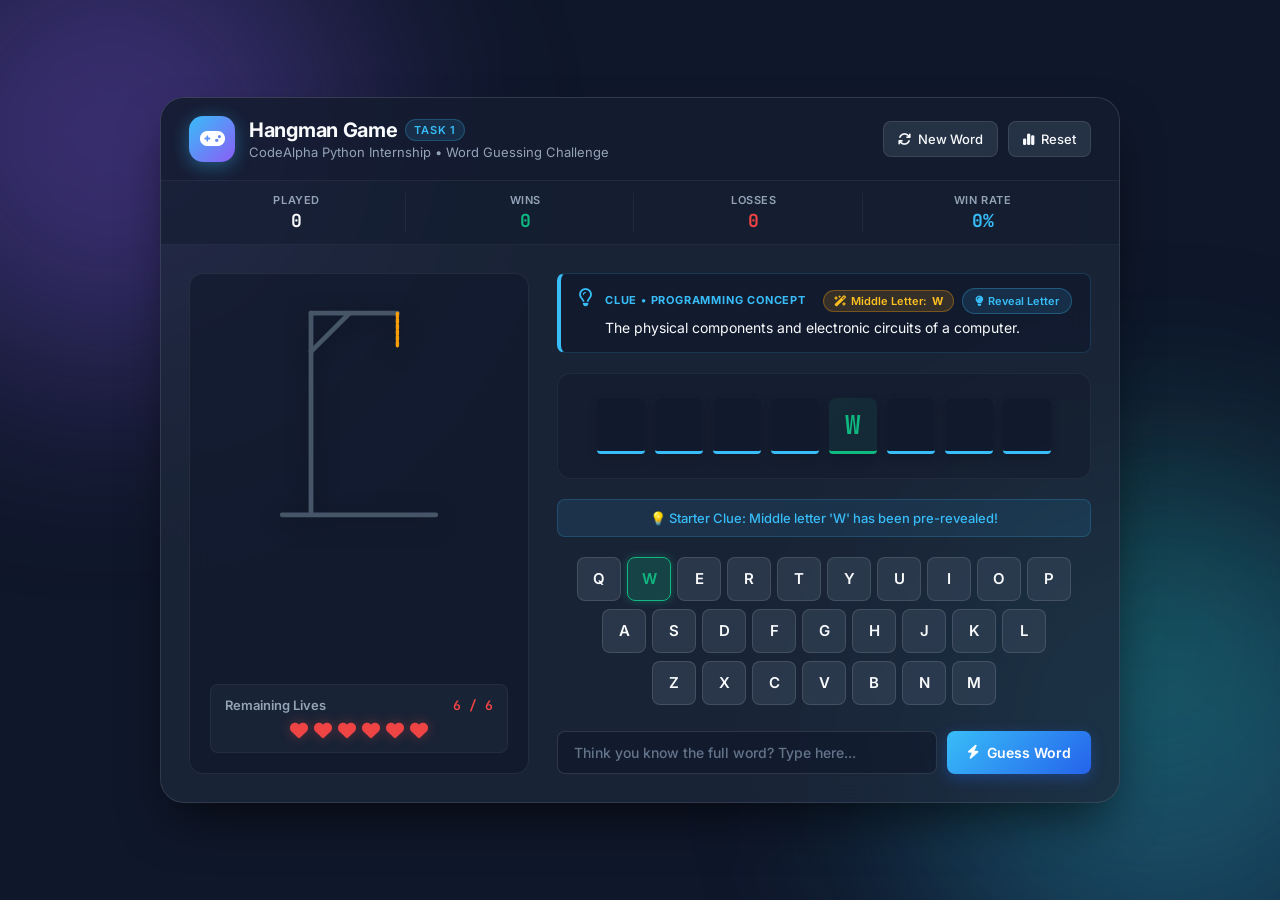
==== index.html @ 45c1b37f "Initial commit: CodeAlpha Task 1 Hangman Game Web UI and CLI" ====
<!DOCTYPE html>
<html lang="en">
<head>
    <meta charset="UTF-8">
    <meta name="viewport" content="width=device-width, initial-scale=1.0">
    <title>Hangman Game | CodeAlpha Internship Task 1</title>
    <!-- Stylesheet -->
    <link rel="stylesheet" href="static/style.css">
    <!-- Fonts & Icons -->
    <link href="https://fonts.googleapis.com/css2?family=Inter:wght@300;400;500;600;700;800&family=JetBrains+Mono:wght@500;700&display=swap" rel="stylesheet">
    <link rel="stylesheet" href="https://cdnjs.cloudflare.com/ajax/libs/font-awesome/6.4.0/css/all.min.css">
</head>
<body>

    <!-- Ambient Animated Mesh Gradient Elements -->
    <div class="bg-shape shape1"></div>
    <div class="bg-shape shape2"></div>
    <div class="bg-shape shape3"></div>

    <!-- Main Game Window -->
    <div class="game-container">
        
        <!-- Header -->
        <header class="game-header">
            <div class="brand-section">
                <div class="logo-badge">
                    <i class="fa-solid fa-gamepad"></i>
                </div>
                <div class="title-wrap">
                    <h1>Hangman Game <span class="task-tag">Task 1</span></h1>
                    <p class="subtitle">CodeAlpha Python Internship &bull; Word Guessing Challenge</p>
                </div>
            </div>
            <div class="header-actions">
                <button class="icon-btn" id="new-game-btn" title="Restart Game">
                    <i class="fa-solid fa-arrows-rotate"></i> New Word
                </button>
                <button class="icon-btn" id="reset-stats-btn" title="Reset Session Scoreboard">
                    <i class="fa-solid fa-chart-simple"></i> Reset
                </button>
            </div>
        </header>

        <!-- Scoreboard Strip -->
        <section class="scoreboard-strip">
            <div class="score-item">
                <span class="score-label">Played</span>
                <span class="score-value" id="stat-played">0</span>
            </div>
            <div class="score-item">
                <span class="score-label">Wins</span>
                <span class="score-value wins" id="stat-wins">0</span>
            </div>
            <div class="score-item">
                <span class="score-label">Losses</span>
                <span class="score-value losses" id="stat-losses">0</span>
            </div>
            <div class="score-item">
                <span class="score-label">Win Rate</span>
                <span class="score-value rate" id="stat-rate">0%</span>
            </div>
        </section>

        <!-- Main Body: Gallows + Game Controls -->
        <main class="game-body">
            
            <!-- Left: Visual Gallows & Lives -->
            <section class="gallows-panel">
                <div class="gallows-svg-wrap">
                    <svg class="gallows-svg" viewBox="0 0 200 250">
                        <!-- Gallows Base and Beams -->
                        <line x1="20" y1="230" x2="180" y2="230" class="gallows-structure" />
                        <line x1="50" y1="230" x2="50" y2="20" class="gallows-structure" />
                        <line x1="50" y1="20" x2="140" y2="20" class="gallows-structure" />
                        <line x1="50" y1="60" x2="90" y2="20" class="gallows-structure" />
                        <line x1="140" y1="20" x2="140" y2="55" class="gallows-rope" />

                        <!-- Hangman Anatomical Parts (0-6 mistakes) -->
                        <circle id="part-head" class="man-part man-head" cx="140" cy="75" r="20" />
                        <line id="part-torso" class="man-part" x1="140" y1="95" x2="140" y2="155" />
                        <line id="part-left-arm" class="man-part" x1="140" y1="110" x2="110" y2="135" />
                        <line id="part-right-arm" class="man-part" x1="140" y1="110" x2="170" y2="135" />
                        <line id="part-left-leg" class="man-part" x1="140" y1="155" x2="115" y2="195" />
                        <line id="part-right-leg" class="man-part" x1="140" y1="155" x2="165" y2="195" />
                    </svg>
                </div>

                <!-- Lives Meter -->
                <div class="lives-indicator">
                    <div class="lives-text">
                        <span>Remaining Lives</span>
                        <span class="lives-count" id="lives-counter">6 / 6</span>
                    </div>
                    <div class="hearts-container" id="hearts-container">
                        <i class="fa-solid fa-heart heart-icon"></i>
                        <i class="fa-solid fa-heart heart-icon"></i>
                        <i class="fa-solid fa-heart heart-icon"></i>
                        <i class="fa-solid fa-heart heart-icon"></i>
                        <i class="fa-solid fa-heart heart-icon"></i>
                        <i class="fa-solid fa-heart heart-icon"></i>
                    </div>
                </div>
            </section>

            <!-- Right: Clues, Word Slots, Keyboard & Input -->
            <section class="game-dashboard">
                
                <!-- Clue Card with Starter Middle Letter Badge and Reveal Button -->
                <div class="hint-card">
                    <i class="fa-regular fa-lightbulb hint-icon"></i>
                    <div class="hint-content" style="width: 100%;">
                        <div class="hint-header-row">
                            <span class="hint-title">Clue &bull; Programming Concept</span>
                            <div style="display: flex; gap: 8px; align-items: center; flex-wrap: wrap;">
                                <span class="starter-badge" id="starter-badge">
                                    <i class="fa-solid fa-wand-magic-sparkles"></i> Middle Letter: <strong id="middle-letter-display">?</strong>
                                </span>
                                <button class="hint-action-btn" id="extra-hint-btn" title="Reveal another letter">
                                    <i class="fa-solid fa-lightbulb"></i> Reveal Letter
                                </button>
                            </div>
                        </div>
                        <div class="hint-text" id="clue-text">Loading clue...</div>
                    </div>
                </div>

                <!-- Secret Word Slots -->
                <div class="word-display-area" id="word-slots">
                    <!-- Letter boxes dynamically rendered here -->
                </div>

                <!-- Feedback Toast -->
                <div class="status-banner info" id="status-banner">
                    Click a letter or type on your keyboard to guess!
                </div>

                <!-- On-Screen Alphabet Keyboard -->
                <div class="keyboard-section" id="keyboard">
                    <!-- Key rows rendered via JS -->
                </div>

                <!-- Full Word Guess Option -->
                <div class="full-guess-container">
                    <input type="text" id="full-word-input" class="full-guess-input" placeholder="Think you know the full word? Type here..." maxlength="30" autocomplete="off">
                    <button class="action-btn" id="full-guess-btn">
                        <i class="fa-solid fa-bolt"></i> Guess Word
                    </button>
                </div>

            </section>

        </main>
    </div>

    <!-- Win / Game Over Modal -->
    <div class="modal-overlay" id="game-modal">
        <div class="modal-card" id="modal-card">
            <div class="modal-icon-badge" id="modal-icon">
                <i class="fa-solid fa-trophy"></i>
            </div>
            <h2 class="modal-title" id="modal-title">Victory!</h2>
            <p class="modal-message" id="modal-message">Congratulations! You solved the secret word without hanging!</p>
            <div class="modal-word-reveal">
                <span>The Secret Word Was</span>
                <strong id="modal-revealed-word">PYTHON</strong>
            </div>
            <button class="modal-btn" id="modal-replay-btn">
                <i class="fa-solid fa-rotate-right"></i> Play Another Round
            </button>
        </div>
    </div>

    <!-- Gameplay Script -->
    <script>
        // Expanded Word Bank (18 Diverse Programming Terms)
        const WORD_BANK = [
            { word: "PYTHON", hint: "A popular high-level programming language known for clean syntax." },
            { word: "DEVELOPER", hint: "A person who designs, builds, and maintains software applications." },
            { word: "VARIABLE", hint: "A named container in memory used to store data values." },
            { word: "FUNCTION", hint: "A reusable block of code that executes a specific task when called." },
            { word: "ALGORITHM", hint: "A step-by-step procedure or set of rules to solve a problem." },
            { word: "DATABASE", hint: "An organized collection of structured information or data." },
            { word: "FRONTEND", hint: "The client-facing visual part of an application users interact with." },
            { word: "BACKEND", hint: "The server side of an application managing data, logic, and APIs." },
            { word: "DEBUGGING", hint: "The process of detecting, diagnosing, and fixing errors in code." },
            { word: "KEYBOARD", hint: "An input device with keys used to type code and commands." },
            { word: "TERMINAL", hint: "A text-based command-line interface for running system commands." },
            { word: "COMPILER", hint: "A program that translates source code into machine code." },
            { word: "INTERNET", hint: "A global network connecting computers and systems worldwide." },
            { word: "SOFTWARE", hint: "Programs and operating instructions used by a computer system." },
            { word: "HARDWARE", hint: "The physical components and electronic circuits of a computer." },
            { word: "BROWSER", hint: "An application used to navigate and view websites on the World Wide Web." },
            { word: "SECURITY", hint: "The practice of defending digital systems and data from attacks." },
            { word: "LOOPING", hint: "Repeating a block of instructions until a specific condition is met." }
        ];

        const MAX_LIVES = 6;
        const HANGMAN_PARTS = [
            "part-head",
            "part-torso",
            "part-left-arm",
            "part-right-arm",
            "part-left-leg",
            "part-right-leg"
        ];

        // Non-repeating randomized deck queue
        let deck = [];

        function getNextWord() {
            if (deck.length === 0) {
                // Refill and shuffle deck
                deck = [...WORD_BANK];
                for (let i = deck.length - 1; i > 0; i--) {
                    const j = Math.floor(Math.random() * (i + 1));
                    [deck[i], deck[j]] = [deck[j], deck[i]];
                }
            }
            return deck.pop();
        }

        // State Variables
        let currentTarget = null;
        let guessedLetters = new Set();
        let mistakes = 0;
        let isGameOver = false;
        let starterLetter = "";

        // Session Stats
        let stats = {
            played: 0,
            wins: 0,
            losses: 0
        };

        // DOM Elements
        const wordSlotsEl = document.getElementById("word-slots");
        const clueTextEl = document.getElementById("clue-text");
        const statusBannerEl = document.getElementById("status-banner");
        const keyboardEl = document.getElementById("keyboard");
        const heartsContainerEl = document.getElementById("hearts-container");
        const livesCounterEl = document.getElementById("lives-counter");
        const fullWordInput = document.getElementById("full-word-input");
        const fullGuessBtn = document.getElementById("full-guess-btn");
        const newGameBtn = document.getElementById("new-game-btn");
        const resetStatsBtn = document.getElementById("reset-stats-btn");
        const starterBadgeEl = document.getElementById("starter-badge");
        const middleLetterDisplayEl = document.getElementById("middle-letter-display");
        const extraHintBtn = document.getElementById("extra-hint-btn");

        // Modal Elements
        const modalEl = document.getElementById("game-modal");
        const modalCardEl = document.getElementById("modal-card");
        const modalIconEl = document.getElementById("modal-icon");
        const modalTitleEl = document.getElementById("modal-title");
        const modalMessageEl = document.getElementById("modal-message");
        const modalRevealedWordEl = document.getElementById("modal-revealed-word");
        const modalReplayBtn = document.getElementById("modal-replay-btn");

        // QWERTY Keyboard
        const KEYBOARD_ROWS = [
            ["Q", "W", "E", "R", "T", "Y", "U", "I", "O", "P"],
            ["A", "S", "D", "F", "G", "H", "J", "K", "L"],
            ["Z", "X", "C", "V", "B", "N", "M"]
        ];

        function initKeyboard() {
            keyboardEl.innerHTML = "";
            KEYBOARD_ROWS.forEach(row => {
                const rowDiv = document.createElement("div");
                rowDiv.className = "keyboard-row";
                row.forEach(letter => {
                    const btn = document.createElement("button");
                    btn.className = "key-btn";
                    btn.id = `key-${letter}`;
                    btn.textContent = letter;
                    btn.addEventListener("click", () => handleGuessLetter(letter));
                    rowDiv.appendChild(btn);
                });
                keyboardEl.appendChild(rowDiv);
            });
        }

        // Initialize or Restart Game
        function startNewGame() {
            isGameOver = false;
            mistakes = 0;
            guessedLetters.clear();
            fullWordInput.value = "";
            modalEl.classList.remove("active");
            extraHintBtn.disabled = false;

            // Pick next non-repeating word
            currentTarget = getNextWord();

            // Automatically reveal the middle letter to give a starter clue
            const midIndex = Math.floor(currentTarget.word.length / 2);
            starterLetter = currentTarget.word[midIndex];
            guessedLetters.add(starterLetter);

            middleLetterDisplayEl.textContent = starterLetter;
            clueTextEl.textContent = currentTarget.hint;
            showStatus(`💡 Starter Clue: Middle letter '${starterLetter}' has been pre-revealed!`, "info");

            // Reset SVG stickman
            HANGMAN_PARTS.forEach(partId => {
                const part = document.getElementById(partId);
                if (part) part.classList.remove("revealed");
            });

            // Reset Hearts & Lives Counter
            updateLivesDisplay();

            // Render Secret Word Slots
            renderWordSlots();

            // Reset Keyboard buttons & highlight starter letter
            initKeyboard();
            const starterKey = document.getElementById(`key-${starterLetter}`);
            if (starterKey) starterKey.classList.add("correct");
        }

        function renderWordSlots() {
            wordSlotsEl.innerHTML = "";
            const word = currentTarget.word;

            for (let char of word) {
                const slot = document.createElement("div");
                slot.className = "letter-slot";

                if (guessedLetters.has(char)) {
                    slot.textContent = char;
                    slot.classList.add("revealed");
                } else {
                    slot.textContent = "";
                }
                wordSlotsEl.appendChild(slot);
            }
        }

        function updateLivesDisplay() {
            const livesRemaining = MAX_LIVES - mistakes;
            livesCounterEl.textContent = `${livesRemaining} / ${MAX_LIVES}`;

            const hearts = heartsContainerEl.querySelectorAll(".heart-icon");
            hearts.forEach((heart, idx) => {
                if (idx < livesRemaining) {
                    heart.classList.remove("lost");
                } else {
                    heart.classList.add("lost");
                }
            });
        }

        function showStatus(message, type = "info") {
            statusBannerEl.textContent = message;
            statusBannerEl.className = `status-banner ${type}`;
        }

        function handleGuessLetter(letter) {
            letter = letter.toUpperCase();
            if (isGameOver || guessedLetters.has(letter)) return;

            guessedLetters.add(letter);
            const keyBtn = document.getElementById(`key-${letter}`);

            if (currentTarget.word.includes(letter)) {
                if (keyBtn) keyBtn.classList.add("correct");
                showStatus(`Bravo! Letter '${letter}' is in the word!`, "success");
                renderWordSlots();

                const allRevealed = currentTarget.word.split("").every(c => guessedLetters.has(c));
                if (allRevealed) {
                    triggerEndGame(true);
                }
            } else {
                if (keyBtn) keyBtn.classList.add("wrong");
                mistakes++;

                const partId = HANGMAN_PARTS[mistakes - 1];
                if (partId) {
                    const part = document.getElementById(partId);
                    if (part) part.classList.add("revealed");
                }

                updateLivesDisplay();
                showStatus(`Oops! Letter '${letter}' is not in the word.`, "error");

                if (mistakes >= MAX_LIVES) {
                    triggerEndGame(false);
                }
            }
        }

        function handleExtraHint() {
            if (isGameOver) return;
            const unrevealed = currentTarget.word.split("").filter(c => !guessedLetters.has(c));
            if (unrevealed.length === 0) {
                showStatus("All letters are already revealed!", "warning");
                return;
            }

            const chosen = unrevealed[Math.floor(Math.random() * unrevealed.length)];
            guessedLetters.add(chosen);
            const keyBtn = document.getElementById(`key-${chosen}`);
            if (keyBtn) keyBtn.classList.add("correct");

            renderWordSlots();
            showStatus(`💡 Free Hint: Letter '${chosen}' revealed!`, "info");

            const allRevealed = currentTarget.word.split("").every(c => guessedLetters.has(c));
            if (allRevealed) {
                triggerEndGame(true);
            }
        }

        function handleFullWordGuess() {
            if (isGameOver) return;
            const guess = fullWordInput.value.trim().toUpperCase();
            if (!guess) {
                showStatus("Please enter a valid word guess!", "warning");
                return;
            }

            if (guess === currentTarget.word) {
                currentTarget.word.split("").forEach(c => guessedLetters.add(c));
                renderWordSlots();
                triggerEndGame(true);
            } else {
                mistakes++;
                const partId = HANGMAN_PARTS[mistakes - 1];
                if (partId) {
                    const part = document.getElementById(partId);
                    if (part) part.classList.add("revealed");
                }
                updateLivesDisplay();
                showStatus(`"${guess}" is incorrect! You lost 1 life.`, "error");
                fullWordInput.value = "";

                if (mistakes >= MAX_LIVES) {
                    triggerEndGame(false);
                }
            }
        }

        function triggerEndGame(won) {
            isGameOver = true;
            stats.played++;
            extraHintBtn.disabled = true;

            if (won) {
                stats.wins++;
                modalCardEl.className = "modal-card victory";
                modalIconEl.innerHTML = '<i class="fa-solid fa-trophy"></i>';
                modalTitleEl.textContent = "Spectacular Victory!";
                modalMessageEl.textContent = "You successfully deduced the secret programming concept!";
                showStatus("🎉 Congratulations! You won this round!", "success");
            } else {
                stats.losses++;
                modalCardEl.className = "modal-card defeat";
                modalIconEl.innerHTML = '<i class="fa-solid fa-skull"></i>';
                modalTitleEl.textContent = "Game Over!";
                modalMessageEl.textContent = "The stickman has been hung! Better luck next time.";
                showStatus("💀 Out of lives! The word was revealed.", "error");

                const slots = wordSlotsEl.querySelectorAll(".letter-slot");
                currentTarget.word.split("").forEach((char, idx) => {
                    if (!guessedLetters.has(char)) {
                        slots[idx].textContent = char;
                        slots[idx].classList.add("missed");
                    }
                });
            }

            modalRevealedWordEl.textContent = currentTarget.word;
            updateStatsUI();

            setTimeout(() => {
                modalEl.classList.add("active");
            }, 600);
        }

        function updateStatsUI() {
            document.getElementById("stat-played").textContent = stats.played;
            document.getElementById("stat-wins").textContent = stats.wins;
            document.getElementById("stat-losses").textContent = stats.losses;
            const rate = stats.played > 0 ? Math.round((stats.wins / stats.played) * 100) : 0;
            document.getElementById("stat-rate").textContent = `${rate}%`;
        }

        // Event Listeners
        fullGuessBtn.addEventListener("click", handleFullWordGuess);
        fullWordInput.addEventListener("keypress", (e) => {
            if (e.key === "Enter") handleFullWordGuess();
        });

        newGameBtn.addEventListener("click", startNewGame);
        modalReplayBtn.addEventListener("click", startNewGame);
        extraHintBtn.addEventListener("click", handleExtraHint);

        resetStatsBtn.addEventListener("click", () => {
            stats = { played: 0, wins: 0, losses: 0 };
            updateStatsUI();
            showStatus("Scoreboard reset to zero.", "info");
        });

        // Physical Keyboard Input Support
        window.addEventListener("keydown", (e) => {
            if (isGameOver) return;
            if (document.activeElement === fullWordInput) return;

            const key = e.key.toUpperCase();
            if (/^[A-Z]$/.test(key)) {
                handleGuessLetter(key);
            }
        });

        // Launch Game
        initKeyboard();
        startNewGame();
    </script>
</body>
</html>
---- static/style.css ----
/* ==============================================================================
   CODEALPHA INTERNSHIP PROJECT - TASK 1: HANGMAN GAME
   Modern Dark-Glassmorphism Stylesheet (style.css)
   ============================================================================== */

@import url('https://fonts.googleapis.com/css2?family=Inter:wght@300;400;500;600;700;800&family=JetBrains+Mono:wght@500;700&display=swap');

/* ------------------------------------------------------------------------------
   1. Design Tokens & CSS Variables
   ------------------------------------------------------------------------------ */
:root {
    --bg-dark: #0f172a;
    --card-bg: rgba(30, 41, 59, 0.75);
    --card-border: rgba(255, 255, 255, 0.1);
    --card-border-glow: rgba(56, 189, 248, 0.25);
    --header-bg: rgba(15, 23, 42, 0.6);

    /* Accent & Semantic Palette */
    --cyan: #38bdf8;
    --cyan-glow: rgba(56, 189, 248, 0.4);
    --violet: #8b5cf6;
    --violet-glow: rgba(139, 92, 246, 0.4);
    --emerald: #10b981;
    --emerald-glow: rgba(16, 185, 129, 0.35);
    --crimson: #ef4444;
    --crimson-glow: rgba(239, 68, 68, 0.35);
    --amber: #f59e0b;
    --amber-glow: rgba(245, 158, 11, 0.35);

    /* Text Colors */
    --text-primary: #f8fafc;
    --text-secondary: #94a3b8;
    --text-muted: #64748b;

    /* Interactive Elements */
    --key-bg: rgba(51, 65, 85, 0.7);
    --key-hover: #475569;
    --key-border: rgba(255, 255, 255, 0.12);
    --tile-bg: rgba(15, 23, 42, 0.6);

    /* Elevation & Shadows */
    --shadow-main: 0 25px 50px -12px rgba(0, 0, 0, 0.6);
    --shadow-glow: 0 0 25px rgba(56, 189, 248, 0.2);
    --radius-lg: 24px;
    --radius-md: 14px;
    --radius-sm: 8px;
    --transition-smooth: all 0.25s cubic-bezier(0.4, 0, 0.2, 1);
}

/* ------------------------------------------------------------------------------
   2. Reset & Global Base Layout
   ------------------------------------------------------------------------------ */
* {
    margin: 0;
    padding: 0;
    box-sizing: border-box;
    font-family: 'Inter', -apple-system, BlinkMacSystemFont, sans-serif;
}

body {
    background-color: var(--bg-dark);
    min-height: 100vh;
    display: flex;
    justify-content: center;
    align-items: center;
    padding: 24px 16px;
    position: relative;
    overflow-x: hidden;
    color: var(--text-primary);
}

/* Custom Scrollbars */
::-webkit-scrollbar {
    width: 6px;
    height: 6px;
}
::-webkit-scrollbar-track {
    background: transparent;
}
::-webkit-scrollbar-thumb {
    background: rgba(148, 163, 184, 0.25);
    border-radius: 999px;
}
::-webkit-scrollbar-thumb:hover {
    background: rgba(148, 163, 184, 0.45);
}

/* ------------------------------------------------------------------------------
   3. Ambient Glowing Background Orbs
   ------------------------------------------------------------------------------ */
.bg-shape {
    position: fixed;
    border-radius: 50%;
    filter: blur(110px);
    z-index: -1;
    pointer-events: none;
    animation: drift 16s infinite alternate ease-in-out;
}

.shape1 {
    width: 480px;
    height: 480px;
    background: rgba(139, 92, 246, 0.35);
    top: -12%;
    left: -10%;
}

.shape2 {
    width: 520px;
    height: 520px;
    background: rgba(56, 189, 248, 0.28);
    bottom: -15%;
    right: -12%;
    animation-delay: -6s;
}

.shape3 {
    width: 380px;
    height: 380px;
    background: rgba(16, 185, 129, 0.18);
    top: 50%;
    left: 75%;
    animation-delay: -11s;
}

@keyframes drift {
    0% { transform: translate(0, 0) scale(1); }
    50% { transform: translate(45px, 35px) scale(1.08); }
    100% { transform: translate(-30px, 50px) scale(0.96); }
}

/* ------------------------------------------------------------------------------
   4. Main Container (Glassmorphic Window)
   ------------------------------------------------------------------------------ */
.game-container {
    width: 100%;
    max-width: 960px;
    background: var(--card-bg);
    backdrop-filter: blur(24px);
    -webkit-backdrop-filter: blur(24px);
    border: 1px solid var(--card-border);
    border-radius: var(--radius-lg);
    box-shadow: var(--shadow-main);
    display: flex;
    flex-direction: column;
    overflow: hidden;
    position: relative;
    transition: var(--transition-smooth);
}

.game-container:hover {
    border-color: var(--card-border-glow);
}

/* ------------------------------------------------------------------------------
   5. Header Bar
   ------------------------------------------------------------------------------ */
.game-header {
    display: flex;
    align-items: center;
    justify-content: space-between;
    padding: 18px 28px;
    background: var(--header-bg);
    border-bottom: 1px solid rgba(255, 255, 255, 0.06);
    flex-wrap: wrap;
    gap: 16px;
}

.brand-section {
    display: flex;
    align-items: center;
    gap: 14px;
}

.logo-badge {
    width: 46px;
    height: 46px;
    background: linear-gradient(135deg, var(--cyan), var(--violet));
    border-radius: 14px;
    display: flex;
    justify-content: center;
    align-items: center;
    color: #fff;
    font-size: 20px;
    box-shadow: 0 4px 18px var(--cyan-glow);
}

.title-wrap h1 {
    font-size: 20px;
    font-weight: 700;
    color: var(--text-primary);
    letter-spacing: -0.3px;
    display: flex;
    align-items: center;
    gap: 8px;
}

.title-wrap .task-tag {
    font-size: 11px;
    font-weight: 600;
    text-transform: uppercase;
    letter-spacing: 0.8px;
    color: var(--cyan);
    background: rgba(56, 189, 248, 0.12);
    padding: 3px 8px;
    border-radius: 999px;
    border: 1px solid rgba(56, 189, 248, 0.25);
}

.subtitle {
    font-size: 13px;
    color: var(--text-secondary);
    margin-top: 2px;
}

/* Header Action Controls */
.header-actions {
    display: flex;
    align-items: center;
    gap: 10px;
}

.icon-btn {
    background: rgba(51, 65, 85, 0.6);
    border: 1px solid rgba(255, 255, 255, 0.1);
    color: var(--text-primary);
    padding: 9px 14px;
    border-radius: var(--radius-sm);
    cursor: pointer;
    font-size: 13px;
    font-weight: 500;
    display: inline-flex;
    align-items: center;
    gap: 7px;
    transition: var(--transition-smooth);
}

.icon-btn:hover {
    background: var(--key-hover);
    color: #fff;
    border-color: var(--cyan);
    transform: translateY(-1px);
    box-shadow: 0 4px 12px rgba(56, 189, 248, 0.25);
}

.icon-btn:active {
    transform: translateY(0);
}

/* ------------------------------------------------------------------------------
   6. Live Scoreboard Strip
   ------------------------------------------------------------------------------ */
.scoreboard-strip {
    display: grid;
    grid-template-columns: repeat(4, 1fr);
    background: rgba(15, 23, 42, 0.45);
    border-bottom: 1px solid rgba(255, 255, 255, 0.05);
    padding: 12px 28px;
    gap: 12px;
}

.score-item {
    display: flex;
    flex-direction: column;
    align-items: center;
    justify-content: center;
    border-right: 1px solid rgba(255, 255, 255, 0.05);
}

.score-item:last-child {
    border-right: none;
}

.score-label {
    font-size: 11px;
    font-weight: 600;
    text-transform: uppercase;
    color: var(--text-secondary);
    letter-spacing: 0.6px;
    margin-bottom: 2px;
}

.score-value {
    font-size: 18px;
    font-weight: 700;
    color: var(--text-primary);
    font-family: 'JetBrains Mono', monospace;
}

.score-value.wins { color: var(--emerald); }
.score-value.losses { color: var(--crimson); }
.score-value.rate { color: var(--cyan); }

/* ------------------------------------------------------------------------------
   7. Main Game Play Area (Split Grid)
   ------------------------------------------------------------------------------ */
.game-body {
    display: grid;
    grid-template-columns: 340px 1fr;
    gap: 28px;
    padding: 28px;
}

@media (max-width: 860px) {
    .game-body {
        grid-template-columns: 1fr;
    }
}

/* ------------------------------------------------------------------------------
   8. Left Column: Gallows Illustration & Lives Display
   ------------------------------------------------------------------------------ */
.gallows-panel {
    background: rgba(15, 23, 42, 0.55);
    border: 1px solid rgba(255, 255, 255, 0.07);
    border-radius: var(--radius-md);
    padding: 20px;
    display: flex;
    flex-direction: column;
    align-items: center;
    justify-content: space-between;
    position: relative;
    overflow: hidden;
}

.gallows-svg-wrap {
    width: 100%;
    max-width: 260px;
    height: 240px;
    display: flex;
    align-items: center;
    justify-content: center;
    position: relative;
}

.gallows-svg {
    width: 100%;
    height: 100%;
    filter: drop-shadow(0 6px 12px rgba(0, 0, 0, 0.4));
}

/* Gallows Structural Parts */
.gallows-structure {
    stroke: #475569;
    stroke-width: 5;
    stroke-linecap: round;
    stroke-linejoin: round;
}

.gallows-rope {
    stroke: #f59e0b;
    stroke-width: 3.5;
    stroke-linecap: round;
    stroke-dasharray: 4, 2;
}

/* Stickman Anatomical Parts (Revealed upon mistake) */
.man-part {
    stroke: var(--crimson);
    stroke-width: 4;
    stroke-linecap: round;
    stroke-linejoin: round;
    fill: none;
    opacity: 0;
    transition: opacity 0.35s ease, transform 0.35s ease;
}

.man-head {
    fill: rgba(239, 68, 68, 0.15);
    stroke: var(--crimson);
}

.man-part.revealed {
    opacity: 1;
    animation: dropIn 0.4s cubic-bezier(0.175, 0.885, 0.32, 1.275) forwards;
}

@keyframes dropIn {
    0% {
        opacity: 0;
        transform: translateY(-8px);
    }
    100% {
        opacity: 1;
        transform: translateY(0);
    }
}

/* Lives Meter & Visual Hearts */
.lives-indicator {
    width: 100%;
    margin-top: 16px;
    background: rgba(30, 41, 59, 0.6);
    border: 1px solid rgba(255, 255, 255, 0.05);
    border-radius: var(--radius-sm);
    padding: 12px 14px;
    display: flex;
    flex-direction: column;
    align-items: center;
    gap: 8px;
}

.lives-text {
    font-size: 13px;
    font-weight: 600;
    color: var(--text-secondary);
    display: flex;
    align-items: center;
    justify-content: space-between;
    width: 100%;
}

.lives-count {
    color: var(--crimson);
    font-family: 'JetBrains Mono', monospace;
    font-weight: 700;
}

.hearts-container {
    display: flex;
    gap: 6px;
}

.heart-icon {
    font-size: 18px;
    color: var(--crimson);
    transition: transform 0.3s ease, color 0.3s ease;
    filter: drop-shadow(0 0 6px var(--crimson-glow));
}

.heart-icon.lost {
    color: #475569;
    filter: none;
    transform: scale(0.85);
    opacity: 0.45;
}

.heart-icon.pulse {
    animation: heartPulse 0.4s ease;
}

@keyframes heartPulse {
    0%, 100% { transform: scale(1); }
    50% { transform: scale(1.35); }
}

/* ------------------------------------------------------------------------------
   9. Right Column: Gameplay Dashboard
   ------------------------------------------------------------------------------ */
.game-dashboard {
    display: flex;
    flex-direction: column;
    gap: 20px;
}

/* Clue / Hint Card */
.hint-card {
    background: rgba(15, 23, 42, 0.55);
    border: 1px solid rgba(56, 189, 248, 0.18);
    border-left: 4px solid var(--cyan);
    border-radius: var(--radius-sm);
    padding: 14px 18px;
    display: flex;
    align-items: flex-start;
    gap: 12px;
}

.hint-icon {
    font-size: 18px;
    color: var(--cyan);
    margin-top: 1px;
}

.hint-content .hint-title {
    font-size: 11px;
    font-weight: 700;
    text-transform: uppercase;
    letter-spacing: 0.8px;
    color: var(--cyan);
    margin-bottom: 2px;
}

.hint-content .hint-text {
    font-size: 14px;
    color: var(--text-primary);
    line-height: 1.4;
}

.hint-header-row {
    display: flex;
    align-items: center;
    justify-content: space-between;
    width: 100%;
    margin-bottom: 4px;
    gap: 8px;
    flex-wrap: wrap;
}

.starter-badge {
    display: inline-flex;
    align-items: center;
    gap: 5px;
    background: rgba(245, 158, 11, 0.15);
    border: 1px solid rgba(245, 158, 11, 0.35);
    color: #fbbf24;
    padding: 3px 10px;
    border-radius: 999px;
    font-size: 11px;
    font-weight: 600;
}

.hint-action-btn {
    background: rgba(56, 189, 248, 0.12);
    border: 1px solid rgba(56, 189, 248, 0.3);
    color: var(--cyan);
    padding: 5px 12px;
    border-radius: 999px;
    font-size: 11px;
    font-weight: 600;
    cursor: pointer;
    display: inline-flex;
    align-items: center;
    gap: 5px;
    transition: var(--transition-smooth);
}

.hint-action-btn:hover:not(:disabled) {
    background: rgba(56, 189, 248, 0.25);
    border-color: var(--cyan);
    transform: translateY(-1px);
    box-shadow: 0 2px 10px rgba(56, 189, 248, 0.3);
}

.hint-action-btn:disabled {
    opacity: 0.45;
    cursor: not-allowed;
}

/* ------------------------------------------------------------------------------
   10. Secret Word Display Tiles
   ------------------------------------------------------------------------------ */
.word-display-area {
    background: rgba(15, 23, 42, 0.4);
    border: 1px solid rgba(255, 255, 255, 0.05);
    border-radius: var(--radius-md);
    padding: 24px 16px;
    display: flex;
    justify-content: center;
    align-items: center;
    flex-wrap: wrap;
    gap: 10px;
    min-height: 90px;
}

.letter-slot {
    width: 48px;
    height: 56px;
    background: var(--tile-bg);
    border-bottom: 3px solid var(--cyan);
    border-radius: 8px 8px 4px 4px;
    display: flex;
    justify-content: center;
    align-items: center;
    font-size: 26px;
    font-weight: 700;
    font-family: 'JetBrains Mono', monospace;
    color: var(--text-primary);
    text-transform: uppercase;
    transition: var(--transition-smooth);
    user-select: none;
    box-shadow: 0 4px 10px rgba(0, 0, 0, 0.2);
}

.letter-slot.revealed {
    border-color: var(--emerald);
    color: var(--emerald);
    background: rgba(16, 185, 129, 0.08);
    animation: popIn 0.35s cubic-bezier(0.175, 0.885, 0.32, 1.275);
}

.letter-slot.missed {
    border-color: var(--crimson);
    color: var(--crimson);
    opacity: 0.75;
}

@keyframes popIn {
    0% {
        transform: scale(0.6);
        opacity: 0;
    }
    70% {
        transform: scale(1.15);
    }
    100% {
        transform: scale(1);
        opacity: 1;
    }
}

/* ------------------------------------------------------------------------------
   11. Feedback Banner / Notification Toast
   ------------------------------------------------------------------------------ */
.status-banner {
    min-height: 38px;
    display: flex;
    align-items: center;
    justify-content: center;
    font-size: 13px;
    font-weight: 500;
    padding: 8px 16px;
    border-radius: var(--radius-sm);
    transition: var(--transition-smooth);
    text-align: center;
}

.status-banner.info {
    background: rgba(56, 189, 248, 0.1);
    color: var(--cyan);
    border: 1px solid rgba(56, 189, 248, 0.2);
}

.status-banner.success {
    background: rgba(16, 185, 129, 0.12);
    color: var(--emerald);
    border: 1px solid rgba(16, 185, 129, 0.25);
    animation: pulseGlow 0.5s ease;
}

.status-banner.error {
    background: rgba(239, 68, 68, 0.12);
    color: var(--crimson);
    border: 1px solid rgba(239, 68, 68, 0.25);
    animation: shake 0.4s ease;
}

.status-banner.warning {
    background: rgba(245, 158, 11, 0.12);
    color: var(--amber);
    border: 1px solid rgba(245, 158, 11, 0.25);
}

@keyframes shake {
    0%, 100% { transform: translateX(0); }
    20%, 60% { transform: translateX(-6px); }
    40%, 80% { transform: translateX(6px); }
}

@keyframes pulseGlow {
    0%, 100% { transform: scale(1); }
    50% { transform: scale(1.02); }
}

/* ------------------------------------------------------------------------------
   12. Interactive On-Screen Virtual Keyboard
   ------------------------------------------------------------------------------ */
.keyboard-section {
    display: flex;
    flex-direction: column;
    gap: 8px;
}

.keyboard-row {
    display: flex;
    justify-content: center;
    gap: 6px;
}

.key-btn {
    flex: 1;
    max-width: 44px;
    height: 44px;
    background: var(--key-bg);
    border: 1px solid var(--key-border);
    border-radius: var(--radius-sm);
    color: var(--text-primary);
    font-size: 15px;
    font-weight: 600;
    cursor: pointer;
    transition: var(--transition-smooth);
    user-select: none;
    display: flex;
    align-items: center;
    justify-content: center;
    outline: none;
}

.key-btn:hover:not(:disabled) {
    background: var(--key-hover);
    border-color: var(--cyan);
    transform: translateY(-2px);
    box-shadow: 0 4px 10px rgba(0, 0, 0, 0.3);
}

.key-btn:active:not(:disabled) {
    transform: translateY(0);
}

/* Key States after guessing */
.key-btn.correct {
    background: rgba(16, 185, 129, 0.22);
    border-color: var(--emerald);
    color: var(--emerald);
    cursor: not-allowed;
    box-shadow: 0 0 8px var(--emerald-glow);
}

.key-btn.wrong {
    background: rgba(239, 68, 68, 0.15);
    border-color: rgba(239, 68, 68, 0.35);
    color: #64748b;
    opacity: 0.55;
    cursor: not-allowed;
}

.key-btn:disabled {
    cursor: not-allowed;
}

/* ------------------------------------------------------------------------------
   13. Secondary Full Word Guess Input Field
   ------------------------------------------------------------------------------ */
.full-guess-container {
    display: flex;
    gap: 10px;
    margin-top: 6px;
}

.full-guess-input {
    flex: 1;
    background: rgba(15, 23, 42, 0.6);
    border: 1px solid rgba(255, 255, 255, 0.12);
    border-radius: var(--radius-sm);
    padding: 12px 16px;
    color: var(--text-primary);
    font-size: 14px;
    font-weight: 500;
    letter-spacing: 1px;
    outline: none;
    text-transform: uppercase;
    transition: var(--transition-smooth);
}

.full-guess-input:focus {
    border-color: var(--cyan);
    box-shadow: 0 0 15px var(--cyan-glow);
    background: rgba(15, 23, 42, 0.85);
}

.full-guess-input::placeholder {
    text-transform: none;
    letter-spacing: normal;
    color: var(--text-muted);
}

.action-btn {
    background: linear-gradient(135deg, var(--cyan), #2563eb);
    border: none;
    border-radius: var(--radius-sm);
    padding: 12px 20px;
    color: #ffffff;
    font-size: 14px;
    font-weight: 600;
    cursor: pointer;
    display: inline-flex;
    align-items: center;
    gap: 8px;
    transition: var(--transition-smooth);
    box-shadow: 0 4px 14px rgba(37, 99, 235, 0.35);
}

.action-btn:hover {
    transform: translateY(-2px);
    box-shadow: 0 6px 20px rgba(56, 189, 248, 0.45);
}

.action-btn:active {
    transform: translateY(0);
}

/* ------------------------------------------------------------------------------
   14. Modal Dialog (Game Over / Victory Screen)
   ------------------------------------------------------------------------------ */
.modal-overlay {
    position: fixed;
    top: 0;
    left: 0;
    width: 100vw;
    height: 100vh;
    background: rgba(15, 23, 42, 0.85);
    backdrop-filter: blur(14px);
    -webkit-backdrop-filter: blur(14px);
    display: flex;
    justify-content: center;
    align-items: center;
    padding: 20px;
    z-index: 1000;
    opacity: 0;
    pointer-events: none;
    transition: opacity 0.3s ease;
}

.modal-overlay.active {
    opacity: 1;
    pointer-events: auto;
}

.modal-card {
    background: rgba(30, 41, 59, 0.95);
    border: 1px solid var(--card-border);
    border-radius: var(--radius-lg);
    padding: 36px 32px;
    max-width: 440px;
    width: 100%;
    text-align: center;
    box-shadow: var(--shadow-main);
    transform: scale(0.9);
    transition: transform 0.3s cubic-bezier(0.175, 0.885, 0.32, 1.275);
}

.modal-overlay.active .modal-card {
    transform: scale(1);
}

.modal-icon-badge {
    width: 68px;
    height: 68px;
    border-radius: 50%;
    margin: 0 auto 18px;
    display: flex;
    align-items: center;
    justify-content: center;
    font-size: 32px;
}

.modal-card.victory .modal-icon-badge {
    background: rgba(16, 185, 129, 0.15);
    color: var(--emerald);
    border: 2px solid var(--emerald);
    box-shadow: 0 0 25px var(--emerald-glow);
}

.modal-card.defeat .modal-icon-badge {
    background: rgba(239, 68, 68, 0.15);
    color: var(--crimson);
    border: 2px solid var(--crimson);
    box-shadow: 0 0 25px var(--crimson-glow);
}

.modal-title {
    font-size: 24px;
    font-weight: 700;
    margin-bottom: 8px;
}

.modal-card.victory .modal-title { color: var(--emerald); }
.modal-card.defeat .modal-title { color: var(--crimson); }

.modal-message {
    font-size: 14px;
    color: var(--text-secondary);
    margin-bottom: 18px;
    line-height: 1.5;
}

.modal-word-reveal {
    background: rgba(15, 23, 42, 0.6);
    border: 1px solid rgba(255, 255, 255, 0.08);
    border-radius: var(--radius-sm);
    padding: 12px;
    margin-bottom: 24px;
}

.modal-word-reveal span {
    font-size: 11px;
    color: var(--text-muted);
    text-transform: uppercase;
    display: block;
    margin-bottom: 4px;
}

.modal-word-reveal strong {
    font-family: 'JetBrains Mono', monospace;
    font-size: 20px;
    color: var(--cyan);
    letter-spacing: 2px;
}

.modal-btn {
    width: 100%;
    padding: 14px;
    background: linear-gradient(135deg, var(--cyan), var(--violet));
    color: #fff;
    border: none;
    border-radius: var(--radius-sm);
    font-size: 15px;
    font-weight: 600;
    cursor: pointer;
    transition: var(--transition-smooth);
    box-shadow: 0 6px 18px var(--violet-glow);
}

.modal-btn:hover {
    transform: translateY(-2px);
    box-shadow: 0 8px 24px var(--cyan-glow);
}

/* ------------------------------------------------------------------------------
   15. Responsive Adaptations
   ------------------------------------------------------------------------------ */
@media (max-width: 680px) {
    body {
        padding: 12px 8px;
    }

    .game-header {
        padding: 14px 18px;
    }

    .brand-section {
        gap: 10px;
    }

    .title-wrap h1 {
        font-size: 17px;
    }

    .scoreboard-strip {
        padding: 10px 14px;
        gap: 6px;
    }

    .score-value {
        font-size: 15px;
    }

    .game-body {
        padding: 18px 14px;
        gap: 18px;
    }

    .letter-slot {
        width: 36px;
        height: 44px;
        font-size: 20px;
    }

    .key-btn {
        max-width: 34px;
        height: 38px;
        font-size: 13px;
    }

    .full-guess-container {
        flex-direction: column;
    }

    .action-btn {
        width: 100%;
        justify-content: center;
    }
}
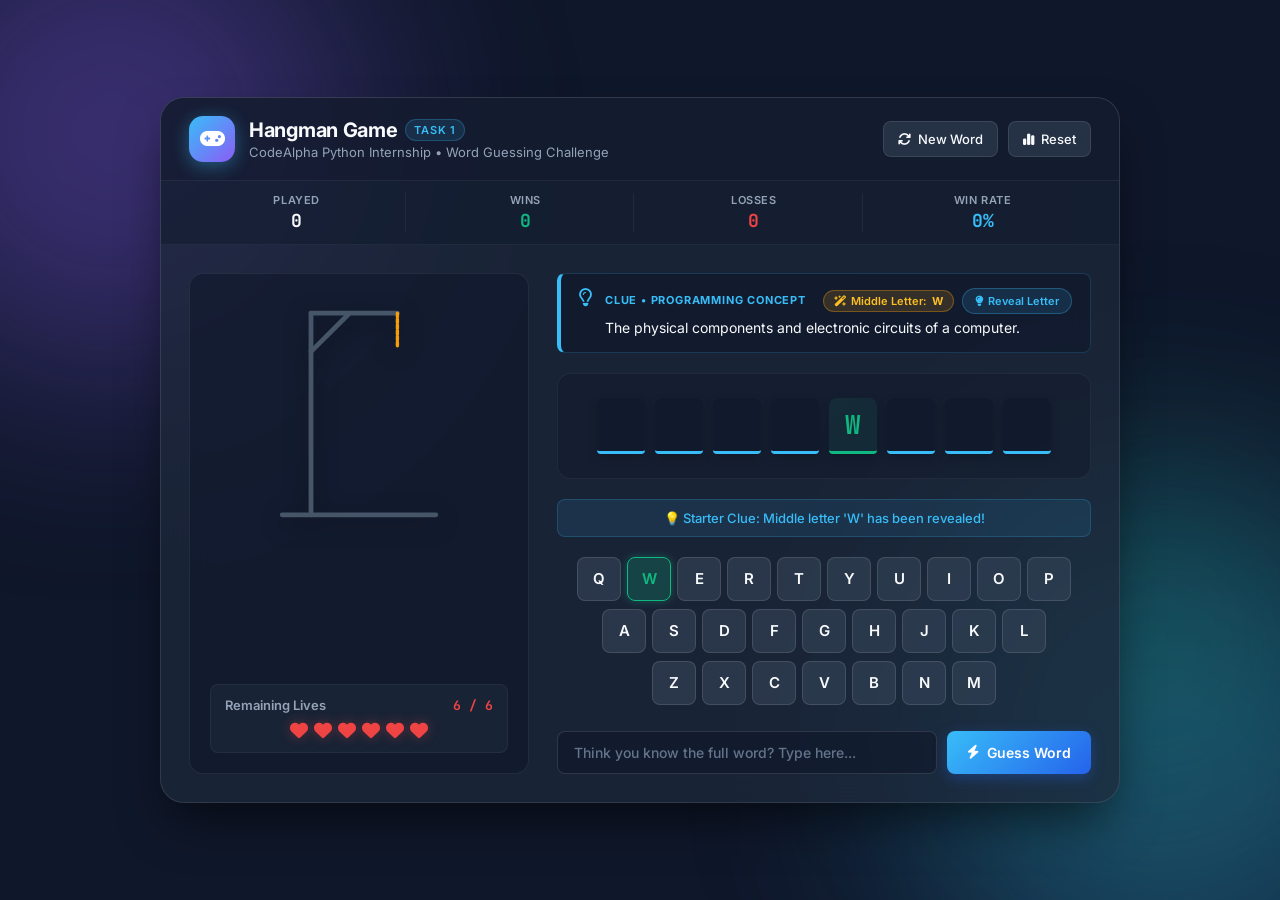
==== commit 1b8a4ae2: "Complete Hangman Web App with unlimited words engine and Vercel setup" ====
--- a/index.html
+++ b/index.html
@@ -32,7 +32,7 @@
                 </div>
             </div>
             <div class="header-actions">
-                <button class="icon-btn" id="new-game-btn" title="Restart Game">
+                <button class="icon-btn" id="new-game-btn" title="Start New Word">
                     <i class="fa-solid fa-arrows-rotate"></i> New Word
                 </button>
                 <button class="icon-btn" id="reset-stats-btn" title="Reset Session Scoreboard">
@@ -75,7 +75,7 @@
                         <line x1="50" y1="60" x2="90" y2="20" class="gallows-structure" />
                         <line x1="140" y1="20" x2="140" y2="55" class="gallows-rope" />
 
-                        <!-- Hangman Anatomical Parts (0-6 mistakes) -->
+                        <!-- Hangman Anatomical Parts (Revealed on wrong guess) -->
                         <circle id="part-head" class="man-part man-head" cx="140" cy="75" r="20" />
                         <line id="part-torso" class="man-part" x1="140" y1="95" x2="140" y2="155" />
                         <line id="part-left-arm" class="man-part" x1="140" y1="110" x2="110" y2="135" />
@@ -105,7 +105,7 @@
             <!-- Right: Clues, Word Slots, Keyboard & Input -->
             <section class="game-dashboard">
                 
-                <!-- Clue Card with Starter Middle Letter Badge and Reveal Button -->
+                <!-- Clue Card with Middle Letter Starter Badge and Hint Button -->
                 <div class="hint-card">
                     <i class="fa-regular fa-lightbulb hint-icon"></i>
                     <div class="hint-content" style="width: 100%;">
@@ -125,9 +125,7 @@
                 </div>
 
                 <!-- Secret Word Slots -->
-                <div class="word-display-area" id="word-slots">
-                    <!-- Letter boxes dynamically rendered here -->
-                </div>
+                <div class="word-display-area" id="word-slots"></div>
 
                 <!-- Feedback Toast -->
                 <div class="status-banner info" id="status-banner">
@@ -135,9 +133,7 @@
                 </div>
 
                 <!-- On-Screen Alphabet Keyboard -->
-                <div class="keyboard-section" id="keyboard">
-                    <!-- Key rows rendered via JS -->
-                </div>
+                <div class="keyboard-section" id="keyboard"></div>
 
                 <!-- Full Word Guess Option -->
                 <div class="full-guess-container">
@@ -172,8 +168,8 @@
 
     <!-- Gameplay Script -->
     <script>
-        // Expanded Word Bank (18 Diverse Programming Terms)
-        const WORD_BANK = [
+        // Predefined Words & Hints (Exact match with app.py)
+        const LOCAL_WORD_BANK = [
             { word: "PYTHON", hint: "A popular high-level programming language known for clean syntax." },
             { word: "DEVELOPER", hint: "A person who designs, builds, and maintains software applications." },
             { word: "VARIABLE", hint: "A named container in memory used to store data values." },
@@ -204,21 +200,6 @@
             "part-right-leg"
         ];
 
-        // Non-repeating randomized deck queue
-        let deck = [];
-
-        function getNextWord() {
-            if (deck.length === 0) {
-                // Refill and shuffle deck
-                deck = [...WORD_BANK];
-                for (let i = deck.length - 1; i > 0; i--) {
-                    const j = Math.floor(Math.random() * (i + 1));
-                    [deck[i], deck[j]] = [deck[j], deck[i]];
-                }
-            }
-            return deck.pop();
-        }
-
         // State Variables
         let currentTarget = null;
         let guessedLetters = new Set();
@@ -244,7 +225,6 @@
         const fullGuessBtn = document.getElementById("full-guess-btn");
         const newGameBtn = document.getElementById("new-game-btn");
         const resetStatsBtn = document.getElementById("reset-stats-btn");
-        const starterBadgeEl = document.getElementById("starter-badge");
         const middleLetterDisplayEl = document.getElementById("middle-letter-display");
         const extraHintBtn = document.getElementById("extra-hint-btn");
 
@@ -257,7 +237,7 @@
         const modalRevealedWordEl = document.getElementById("modal-revealed-word");
         const modalReplayBtn = document.getElementById("modal-replay-btn");
 
-        // QWERTY Keyboard
+        // QWERTY Keyboard Layout
         const KEYBOARD_ROWS = [
             ["Q", "W", "E", "R", "T", "Y", "U", "I", "O", "P"],
             ["A", "S", "D", "F", "G", "H", "J", "K", "L"],
@@ -281,8 +261,31 @@
             });
         }
 
-        // Initialize or Restart Game
-        function startNewGame() {
+        // Fetch word from Python Flask backend /api/word or fall back to local list
+        async function fetchNewWord() {
+            try {
+                const res = await fetch("/api/word");
+                if (res.ok) {
+                    const data = await res.json();
+                    return {
+                        word: data.word,
+                        hint: data.hint,
+                        middle_letter: data.middle_letter
+                    };
+                }
+            } catch (err) {}
+
+            // Fallback
+            const entry = LOCAL_WORD_BANK[Math.floor(Math.random() * LOCAL_WORD_BANK.length)];
+            const mid = Math.floor(entry.word.length / 2);
+            return {
+                word: entry.word,
+                hint: entry.hint,
+                middle_letter: entry.word[mid]
+            };
+        }
+
+        async function startNewGame() {
             isGameOver = false;
             mistakes = 0;
             guessedLetters.clear();
@@ -290,17 +293,16 @@
             modalEl.classList.remove("active");
             extraHintBtn.disabled = false;
 
-            // Pick next non-repeating word
-            currentTarget = getNextWord();
-
-            // Automatically reveal the middle letter to give a starter clue
-            const midIndex = Math.floor(currentTarget.word.length / 2);
-            starterLetter = currentTarget.word[midIndex];
+            // Get word from backend or local list
+            currentTarget = await fetchNewWord();
+            starterLetter = currentTarget.middle_letter;
+
+            // Automatically pre-reveal the middle letter as a helpful starter clue
             guessedLetters.add(starterLetter);
-
             middleLetterDisplayEl.textContent = starterLetter;
             clueTextEl.textContent = currentTarget.hint;
-            showStatus(`💡 Starter Clue: Middle letter '${starterLetter}' has been pre-revealed!`, "info");
+
+            showStatus(`💡 Starter Clue: Middle letter '${starterLetter}' has been revealed!`, "info");
 
             // Reset SVG stickman
             HANGMAN_PARTS.forEach(partId => {
@@ -504,7 +506,7 @@
             showStatus("Scoreboard reset to zero.", "info");
         });
 
-        // Physical Keyboard Input Support
+        // Physical Keyboard Input
         window.addEventListener("keydown", (e) => {
             if (isGameOver) return;
             if (document.activeElement === fullWordInput) return;
--- a/static/style.css
+++ b/static/style.css
@@ -960,3 +960,148 @@
         justify-content: center;
     }
 }
+
+/* ------------------------------------------------------------------------------
+   16. Enterprise Extensions: Categories, Difficulty, Streak & Audio
+   ------------------------------------------------------------------------------ */
+.control-toolbar {
+    display: flex;
+    align-items: center;
+    justify-content: space-between;
+    padding: 12px 28px;
+    background: rgba(15, 23, 42, 0.4);
+    border-bottom: 1px solid rgba(255, 255, 255, 0.05);
+    flex-wrap: wrap;
+    gap: 12px;
+}
+
+.selector-group {
+    display: flex;
+    align-items: center;
+    gap: 8px;
+    flex-wrap: wrap;
+}
+
+.selector-label {
+    font-size: 11px;
+    font-weight: 700;
+    text-transform: uppercase;
+    color: var(--text-muted);
+    letter-spacing: 0.6px;
+}
+
+.category-select {
+    background: rgba(30, 41, 59, 0.85);
+    border: 1px solid rgba(255, 255, 255, 0.12);
+    border-radius: var(--radius-sm);
+    color: var(--text-primary);
+    padding: 6px 12px;
+    font-size: 12px;
+    font-weight: 600;
+    outline: none;
+    cursor: pointer;
+    transition: var(--transition-smooth);
+}
+
+.category-select:focus {
+    border-color: var(--cyan);
+    box-shadow: 0 0 10px var(--cyan-glow);
+}
+
+.difficulty-pill-group {
+    display: inline-flex;
+    background: rgba(15, 23, 42, 0.6);
+    padding: 3px;
+    border-radius: 999px;
+    border: 1px solid rgba(255, 255, 255, 0.08);
+}
+
+.diff-btn {
+    background: transparent;
+    border: none;
+    color: var(--text-secondary);
+    padding: 4px 12px;
+    border-radius: 999px;
+    font-size: 11px;
+    font-weight: 600;
+    cursor: pointer;
+    transition: var(--transition-smooth);
+}
+
+.diff-btn.active {
+    background: linear-gradient(135deg, var(--cyan), var(--violet));
+    color: #fff;
+    box-shadow: 0 2px 8px rgba(56, 189, 248, 0.35);
+}
+
+/* Streak & Round Timer Indicators */
+.meta-indicators {
+    display: flex;
+    align-items: center;
+    gap: 10px;
+}
+
+.streak-pill {
+    display: inline-flex;
+    align-items: center;
+    gap: 5px;
+    background: rgba(245, 158, 11, 0.15);
+    border: 1px solid rgba(245, 158, 11, 0.3);
+    color: #fbbf24;
+    padding: 4px 10px;
+    border-radius: 999px;
+    font-size: 11px;
+    font-weight: 700;
+}
+
+.timer-pill {
+    display: inline-flex;
+    align-items: center;
+    gap: 5px;
+    background: rgba(56, 189, 248, 0.12);
+    border: 1px solid rgba(56, 189, 248, 0.25);
+    color: var(--cyan);
+    padding: 4px 10px;
+    border-radius: 999px;
+    font-size: 11px;
+    font-weight: 700;
+    font-family: 'JetBrains Mono', monospace;
+}
+
+/* Confetti Overlay Canvas */
+#confetti-canvas {
+    position: fixed;
+    top: 0;
+    left: 0;
+    width: 100vw;
+    height: 100vh;
+    pointer-events: none;
+    z-index: 9999;
+}
+
+/* Detailed Technical Explanation Banner */
+.modal-explanation-box {
+    background: rgba(15, 23, 42, 0.65);
+    border: 1px solid rgba(56, 189, 248, 0.2);
+    border-radius: var(--radius-sm);
+    padding: 12px 16px;
+    margin-bottom: 20px;
+    text-align: left;
+}
+
+.modal-explanation-box h4 {
+    font-size: 11px;
+    text-transform: uppercase;
+    letter-spacing: 0.8px;
+    color: var(--cyan);
+    margin-bottom: 4px;
+    display: flex;
+    align-items: center;
+    gap: 6px;
+}
+
+.modal-explanation-box p {
+    font-size: 13px;
+    color: var(--text-secondary);
+    line-height: 1.45;
+}
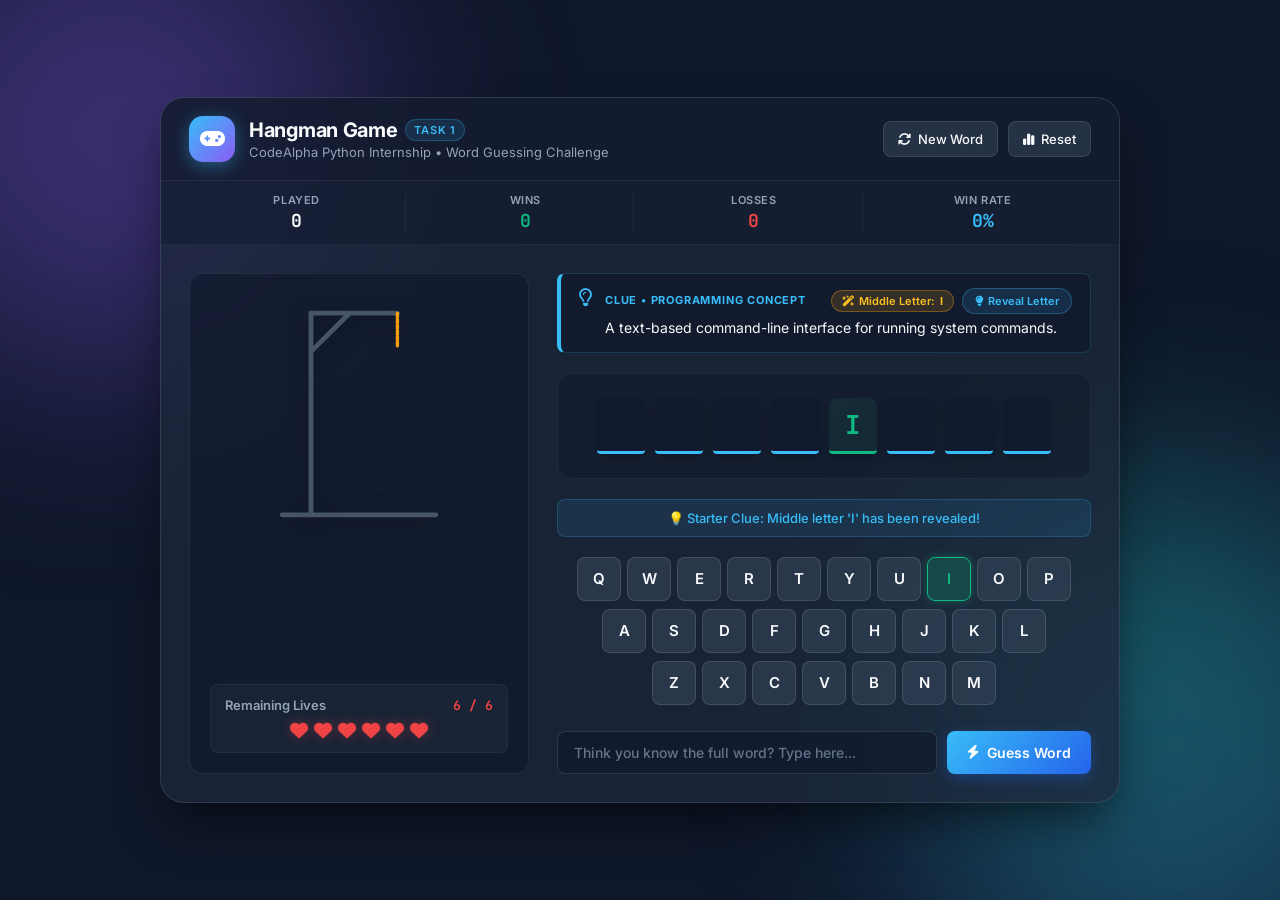
==== commit 4ea2f1a6: "Fix Vercel 404 routing with WSGI PathFix middleware, route aliases, and static assets" ====
--- a/index.html
+++ b/index.html
@@ -5,7 +5,7 @@
     <meta name="viewport" content="width=device-width, initial-scale=1.0">
     <title>Hangman Game | CodeAlpha Internship Task 1</title>
     <!-- Stylesheet -->
-    <link rel="stylesheet" href="static/style.css">
+    <link rel="stylesheet" href="/static/style.css">
     <!-- Fonts & Icons -->
     <link href="https://fonts.googleapis.com/css2?family=Inter:wght@300;400;500;600;700;800&family=JetBrains+Mono:wght@500;700&display=swap" rel="stylesheet">
     <link rel="stylesheet" href="https://cdnjs.cloudflare.com/ajax/libs/font-awesome/6.4.0/css/all.min.css">
